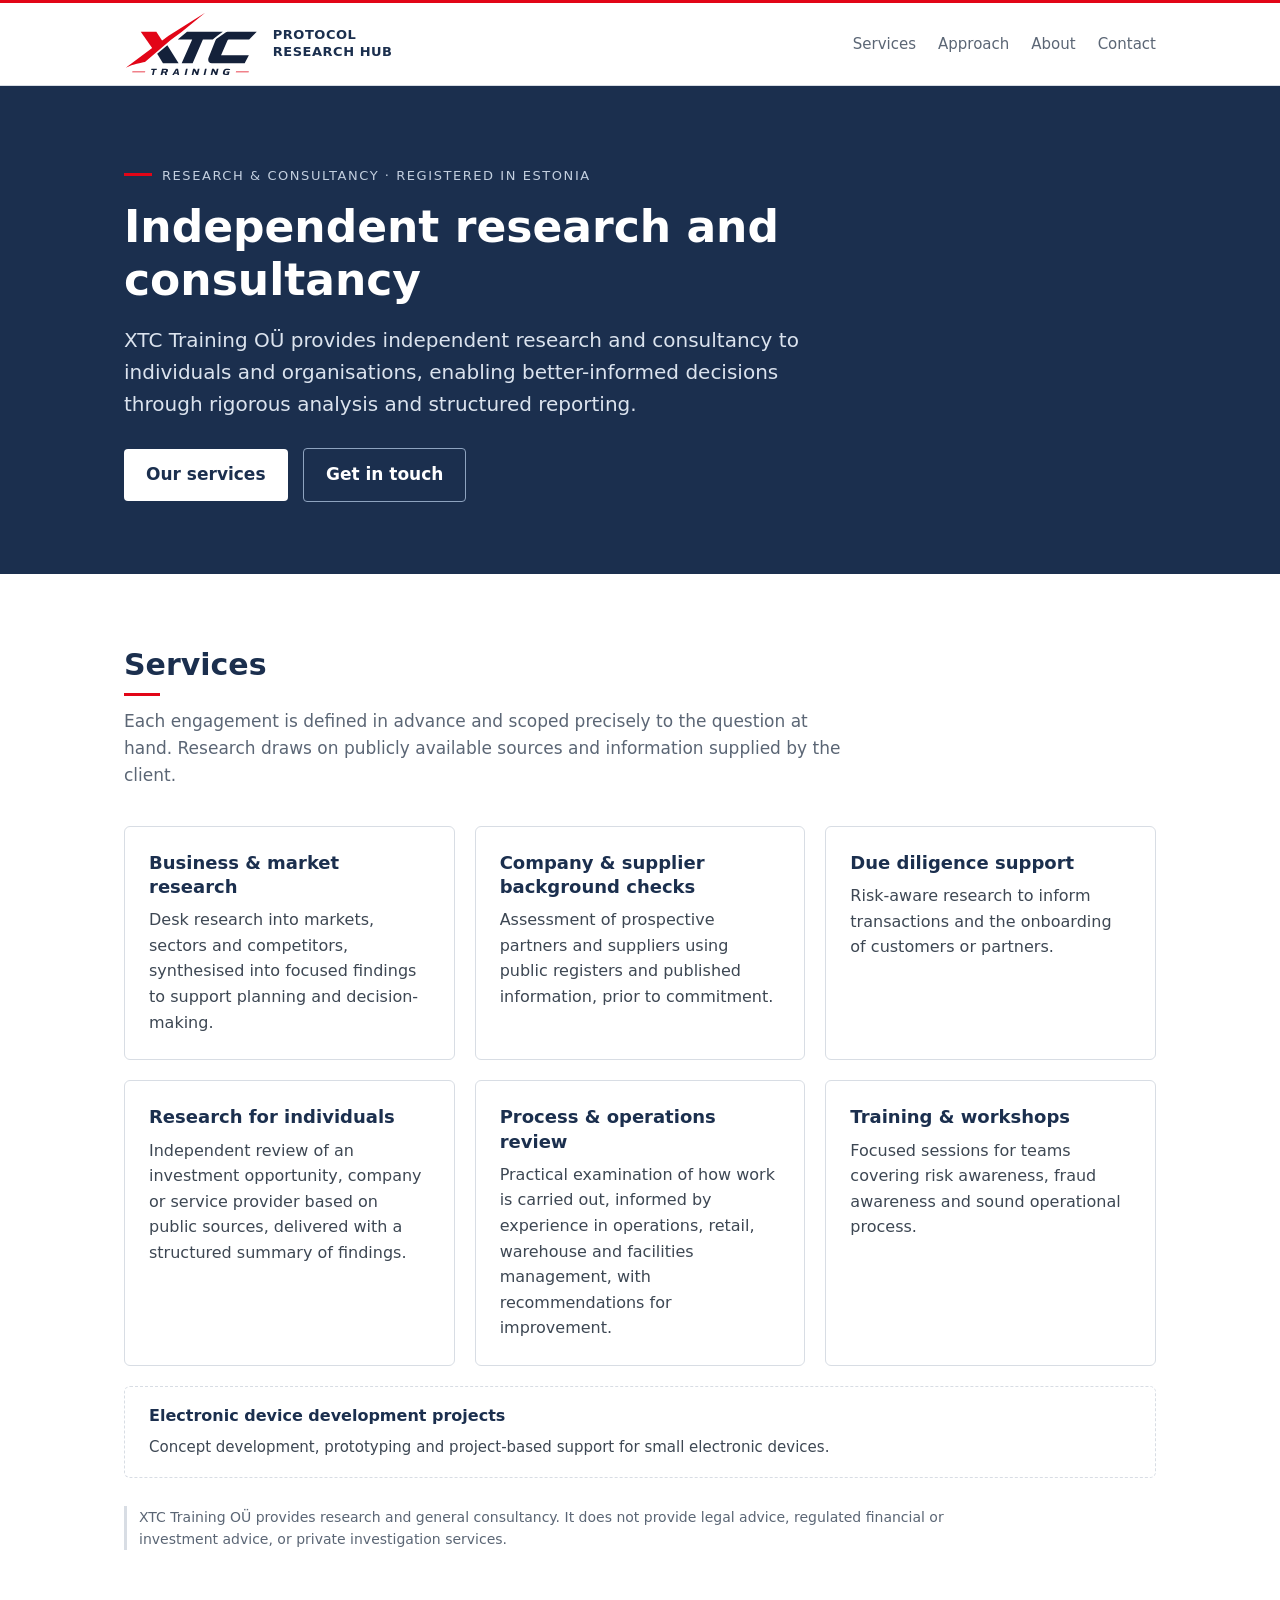
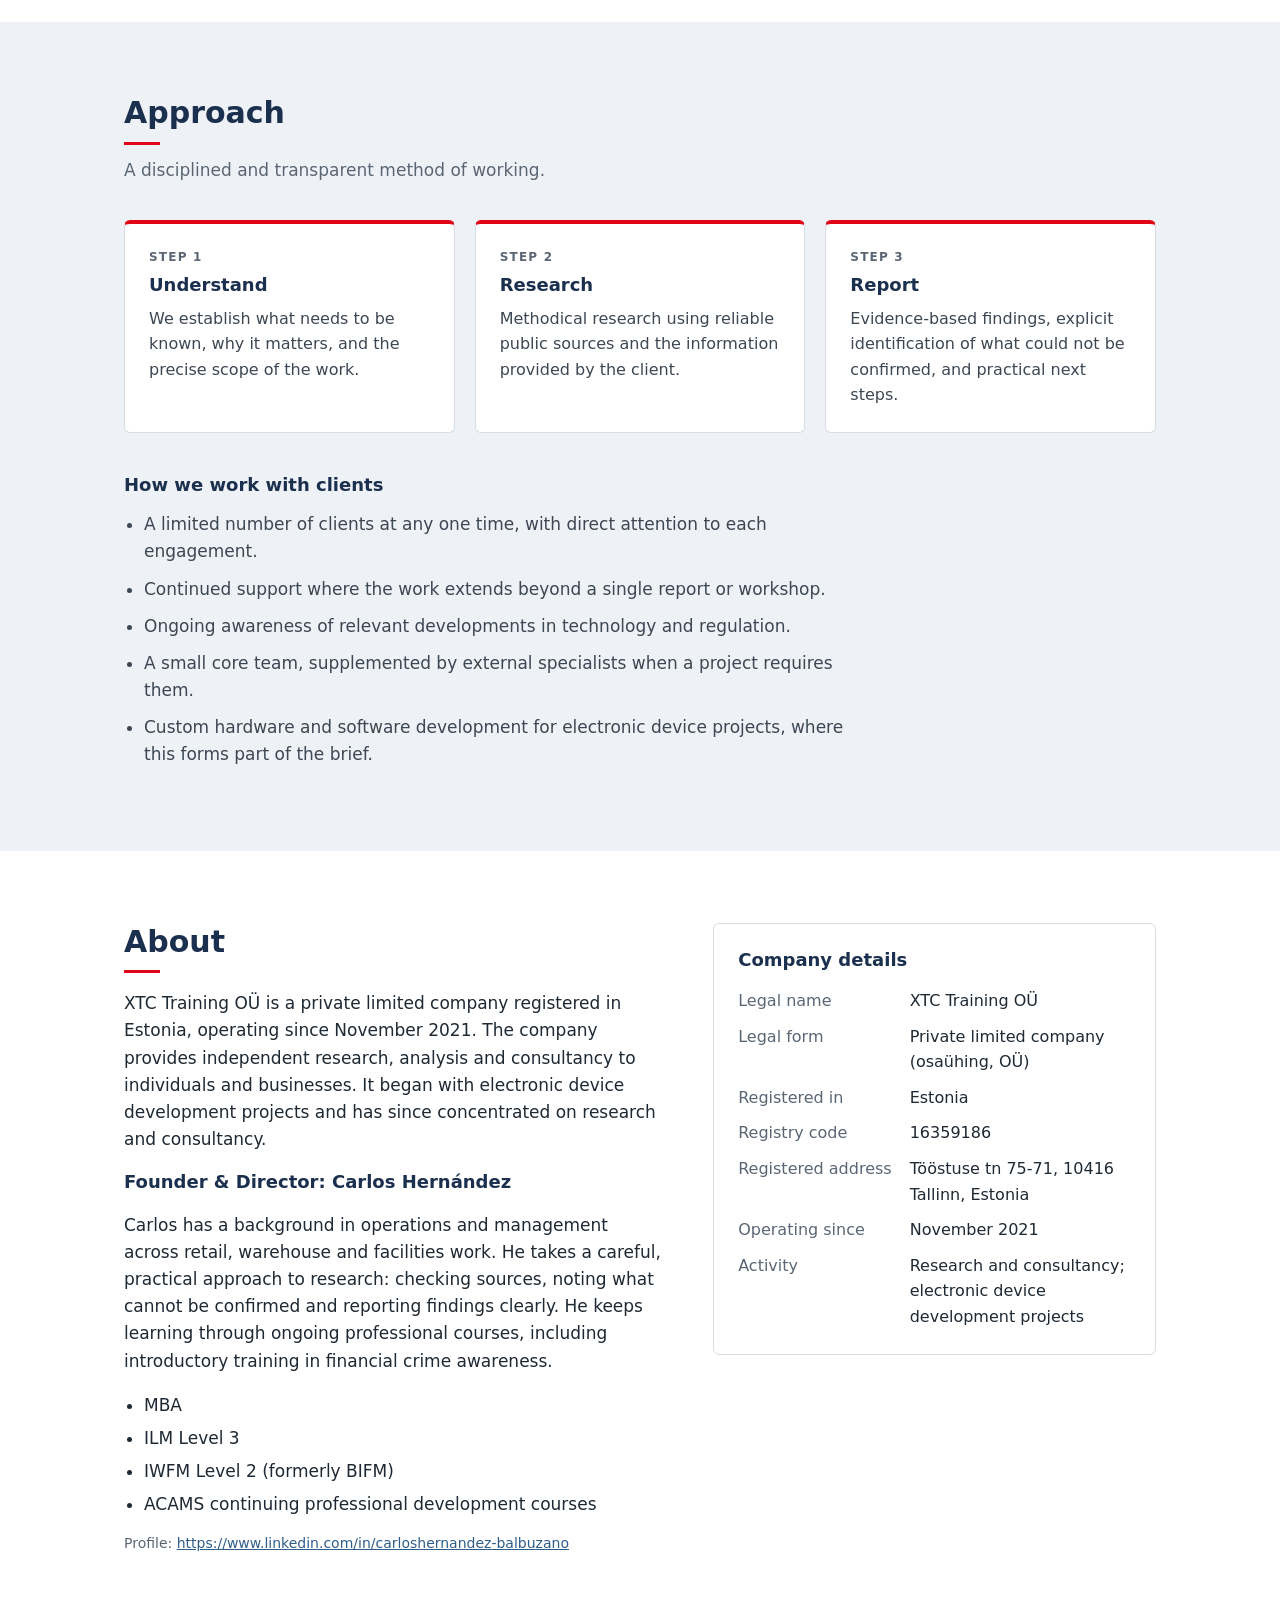
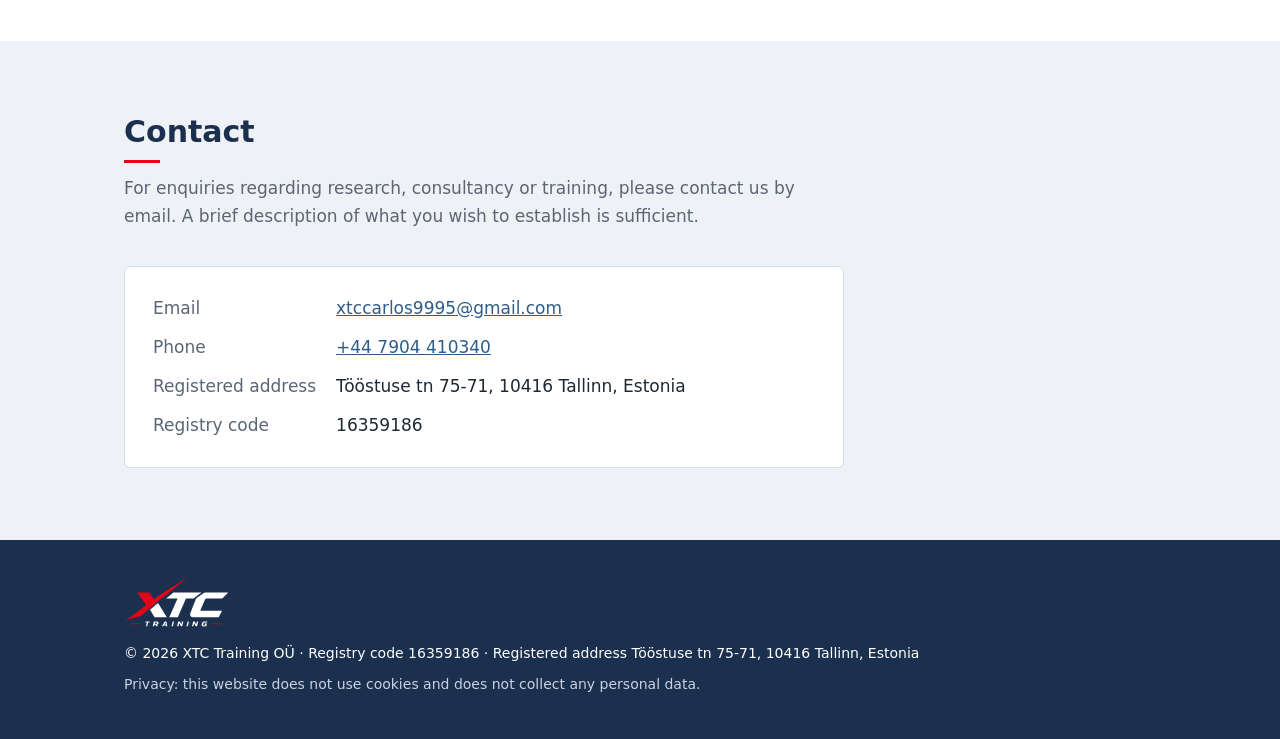
==== index.html @ e2bf15b2 "XTC Training website" ====
<!DOCTYPE html>
<html lang="en">
<head>
  <meta charset="utf-8">
  <meta name="viewport" content="width=device-width, initial-scale=1">
  <title>XTC Training OÜ | Independent research and consultancy</title>
  <meta name="description" content="XTC Training OÜ is a private limited company registered in Estonia providing independent research, analysis and consultancy for individuals and businesses, and electronic device development projects.">
  <meta name="robots" content="index, follow">
  <link rel="icon" href="favicon.svg" type="image/svg+xml">
  <link rel="icon" href="favicon-32.png" type="image/png" sizes="32x32">
  <link rel="apple-touch-icon" href="apple-touch-icon.png">
  <link rel="stylesheet" href="styles.css">
</head>
<body>
  <a class="skip-link" href="#main">Skip to main content</a>

  <header class="site-header">
    <div class="container">
      <a class="brand" href="#top" aria-label="XTC Training OÜ, home">
        <img src="logo-light.svg" alt="XTC Training OÜ" width="960" height="470">
        <span class="tagline">Protocol Research Hub</span>
      </a>
      <nav class="nav" aria-label="Main navigation">
        <ul>
          <li><a href="#services">Services</a></li>
          <li><a href="#approach">Approach</a></li>
          <li><a href="#about">About</a></li>
          <li><a href="#contact">Contact</a></li>
        </ul>
      </nav>
    </div>
  </header>

  <main id="main">
    <section class="hero" id="top" aria-labelledby="hero-title">
      <div class="container">
        <p class="eyebrow">Research &amp; consultancy · Registered in Estonia</p>
        <h1 id="hero-title">Independent research and consultancy</h1>
        <p class="lead">XTC Training OÜ provides independent research and consultancy to individuals and organisations, enabling better-informed decisions through rigorous analysis and structured reporting.</p>
        <a class="btn" href="#services">Our services</a>
        <a class="btn btn-outline" href="#contact">Get in touch</a>
      </div>
    </section>

    <section id="services" aria-labelledby="services-title">
      <div class="container">
        <h2 id="services-title">Services</h2>
        <p class="section-intro">Each engagement is defined in advance and scoped precisely to the question at hand. Research draws on publicly available sources and information supplied by the client.</p>
        <div class="grid">
          <article class="card">
            <h3>Business &amp; market research</h3>
            <p>Desk research into markets, sectors and competitors, synthesised into focused findings to support planning and decision-making.</p>
          </article>
          <article class="card">
            <h3>Company &amp; supplier background checks</h3>
            <p>Assessment of prospective partners and suppliers using public registers and published information, prior to commitment.</p>
          </article>
          <article class="card">
            <h3>Due diligence support</h3>
            <p>Risk-aware research to inform transactions and the onboarding of customers or partners.</p>
          </article>
          <article class="card">
            <h3>Research for individuals</h3>
            <p>Independent review of an investment opportunity, company or service provider based on public sources, delivered with a structured summary of findings.</p>
          </article>
          <article class="card">
            <h3>Process &amp; operations review</h3>
            <p>Practical examination of how work is carried out, informed by experience in operations, retail, warehouse and facilities management, with recommendations for improvement.</p>
          </article>
          <article class="card">
            <h3>Training &amp; workshops</h3>
            <p>Focused sessions for teams covering risk awareness, fraud awareness and sound operational process.</p>
          </article>
          <article class="card card-secondary">
            <h3>Electronic device development projects</h3>
            <p>Concept development, prototyping and project-based support for small electronic devices.</p>
          </article>
        </div>
        <p class="disclaimer">XTC Training OÜ provides research and general consultancy. It does not provide legal advice, regulated financial or investment advice, or private investigation services.</p>
      </div>
    </section>

    <section id="approach" class="alt" aria-labelledby="approach-title">
      <div class="container">
        <h2 id="approach-title">Approach</h2>
        <p class="section-intro">A disciplined and transparent method of working.</p>
        <ol class="steps">
          <li>
            <h3>Understand</h3>
            <p>We establish what needs to be known, why it matters, and the precise scope of the work.</p>
          </li>
          <li>
            <h3>Research</h3>
            <p>Methodical research using reliable public sources and the information provided by the client.</p>
          </li>
          <li>
            <h3>Report</h3>
            <p>Evidence-based findings, explicit identification of what could not be confirmed, and practical next steps.</p>
          </li>
        </ol>
        <h3 class="approach-sub">How we work with clients</h3>
        <ul class="principles">
          <li>A limited number of clients at any one time, with direct attention to each engagement.</li>
          <li>Continued support where the work extends beyond a single report or workshop.</li>
          <li>Ongoing awareness of relevant developments in technology and regulation.</li>
          <li>A small core team, supplemented by external specialists when a project requires them.</li>
          <li>Custom hardware and software development for electronic device projects, where this forms part of the brief.</li>
        </ul>
      </div>
    </section>

    <section id="about" aria-labelledby="about-title">
      <div class="container two-col">
        <div>
          <h2 id="about-title">About</h2>
          <p>XTC Training OÜ is a private limited company registered in Estonia, operating since November 2021. The company provides independent research, analysis and consultancy to individuals and businesses. It began with electronic device development projects and has since concentrated on research and consultancy.</p>
          <h3>Founder &amp; Director: Carlos Hernández</h3>
          <p>Carlos has a background in operations and management across retail, warehouse and facilities work. He takes a careful, practical approach to research: checking sources, noting what cannot be confirmed and reporting findings clearly. He keeps learning through ongoing professional courses, including introductory training in financial crime awareness.</p>
          <ul class="credentials">
            <li>MBA</li>
            <li>ILM Level 3</li>
            <li>IWFM Level 2 (formerly BIFM)</li>
            <li>ACAMS continuing professional development courses</li>
          </ul>
          <p class="note">Profile: <a href="https://www.linkedin.com/in/carloshernandez-balbuzano">https://www.linkedin.com/in/carloshernandez-balbuzano</a></p>
        </div>
        <aside class="facts" aria-labelledby="facts-title">
          <h3 id="facts-title">Company details</h3>
          <dl>
            <dt>Legal name</dt><dd>XTC Training OÜ</dd>
            <dt>Legal form</dt><dd>Private limited company (osaühing, OÜ)</dd>
            <dt>Registered in</dt><dd>Estonia</dd>
            <dt>Registry code</dt><dd>16359186</dd>
            <dt>Registered address</dt><dd>Tööstuse tn 75-71, 10416 Tallinn, Estonia</dd>
            <dt>Operating since</dt><dd>November 2021</dd>
            <dt>Activity</dt><dd>Research and consultancy; electronic device development projects</dd>
          </dl>
        </aside>
      </div>
    </section>

    <section id="contact" class="alt" aria-labelledby="contact-title">
      <div class="container">
        <h2 id="contact-title">Contact</h2>
        <p class="section-intro">For enquiries regarding research, consultancy or training, please contact us by email. A brief description of what you wish to establish is sufficient.</p>
        <div class="contact-box">
          <dl>
            <dt>Email</dt><dd><a href="mailto:xtccarlos9995@gmail.com">xtccarlos9995@gmail.com</a></dd>
            <dt>Phone</dt><dd><a href="tel:+447904410340">+44 7904 410340</a></dd>
            <dt>Registered address</dt><dd>Tööstuse tn 75-71, 10416 Tallinn, Estonia</dd>
            <dt>Registry code</dt><dd>16359186</dd>
          </dl>
        </div>
      </div>
    </section>
  </main>

  <footer class="site-footer">
    <div class="container">
      <img class="footer-logo" src="logo.svg" alt="" width="960" height="470">
      <p class="legal">© 2026 XTC Training OÜ · Registry code 16359186 · Registered address Tööstuse tn 75-71, 10416 Tallinn, Estonia</p>
      <p>Privacy: this website does not use cookies and does not collect any personal data.</p>
    </div>
  </footer>
</body>
</html>
---- styles.css ----
:root{
  --navy:#1b2f4e; --navy-dark:#12223a; --grey:#5b6675; --red:#E20517; --grey-light:#eef1f5;
  --border:#d8dde4; --text:#1f2933; --bg:#ffffff; --accent:#2f5d8a;
  --maxw:1080px;
}
*{box-sizing:border-box}
html{-webkit-text-size-adjust:100%}
body{margin:0;font-family:system-ui,-apple-system,"Segoe UI",Roboto,"Helvetica Neue",Arial,"Noto Sans",sans-serif;
  color:var(--text);background:var(--bg);line-height:1.6;font-size:17px}
img{max-width:100%;height:auto}
a{color:var(--accent)}
a:focus-visible{outline:3px solid #f2c94c;outline-offset:2px}
.nav a:hover{text-decoration-color:var(--red)}
.container{max-width:var(--maxw);margin:0 auto;padding:0 24px}
.skip-link{position:absolute;left:-9999px;top:0;background:var(--navy);color:#fff;padding:8px 12px;z-index:10}
.skip-link:focus{left:8px;top:8px}

/* Placeholders: deliberately conspicuous */
.ph{background:#fff36b;color:#000;padding:0 4px;border-radius:2px;font-weight:600;outline:1px dashed #b38f00;
  word-break:break-word}

/* Header */
.site-header{border-top:3px solid var(--red);border-bottom:1px solid var(--border);background:#fff}
.site-header .container{display:flex;align-items:center;justify-content:space-between;gap:16px;min-height:76px;flex-wrap:wrap;padding-top:8px;padding-bottom:8px}
.brand{display:inline-flex;align-items:center;gap:14px;text-decoration:none}
.brand img{display:block;height:66px;width:auto}
.tagline{display:block;font-size:13px;font-weight:600;letter-spacing:.04em;color:var(--navy);text-transform:uppercase;line-height:1.3;max-width:9.5em}
.nav ul{list-style:none;margin:0;padding:0;display:flex;gap:22px;flex-wrap:wrap}
.nav a{color:var(--grey);text-decoration:none;font-size:15px;font-weight:500}
.nav a:hover{color:var(--navy);text-decoration:underline}

/* Hero */
.hero{background:var(--navy);color:#fff;padding:80px 0 72px}
.hero .eyebrow::before{content:"";display:inline-block;width:28px;height:3px;background:var(--red);vertical-align:middle;margin-right:10px;position:relative;top:-2px}
.hero .eyebrow{text-transform:uppercase;letter-spacing:.12em;font-size:13px;color:#c3cfdf;margin:0 0 14px}
.hero h1{font-size:clamp(28px,4.2vw,44px);line-height:1.2;margin:0 0 18px;font-weight:700;max-width:820px}
.hero p.lead{font-size:clamp(17px,2vw,20px);color:#dbe3ee;max-width:720px;margin:0 0 28px}
.btn{display:inline-block;background:#fff;color:var(--navy);text-decoration:none;font-weight:600;padding:12px 22px;border-radius:4px}
.btn:hover{background:var(--grey-light)}
.btn-outline{background:transparent;color:#fff;border:1px solid #8ea3bf;margin-left:10px}
.btn-outline:hover{background:var(--navy-dark)}

/* Sections */
section{padding:72px 0}
section.alt{background:var(--grey-light)}
h2{font-size:clamp(24px,3vw,30px);color:var(--navy);margin:0 0 12px;line-height:1.25}
.section-intro{color:var(--grey);max-width:720px;margin:0 0 36px}
h3{font-size:18px;color:var(--navy);margin:0 0 8px;line-height:1.35}

.grid{display:grid;gap:20px;grid-template-columns:repeat(3,1fr)}
.card{background:#fff;border:1px solid var(--border);border-radius:6px;padding:24px}
.card p{margin:0;color:#3d4753;font-size:16px}

.two-col{display:grid;grid-template-columns:1.1fr .9fr;gap:48px;align-items:start}
.facts{background:#fff;border:1px solid var(--border);border-radius:6px;padding:24px}
.facts dl{margin:0;display:grid;grid-template-columns:max-content 1fr;gap:10px 18px;font-size:16px}
.facts dt{color:var(--grey);font-weight:500}
.facts dd{margin:0}
.facts h3{margin-bottom:16px}

.credentials{padding-left:20px;margin:12px 0 0}
.credentials li{margin-bottom:6px}
.note{font-size:14px;color:var(--grey)}

.steps{list-style:none;padding:0;margin:0;display:grid;grid-template-columns:repeat(3,1fr);gap:20px;counter-reset:step}
.steps li{background:#fff;border:1px solid var(--border);border-top:4px solid var(--red);border-radius:6px;padding:24px;counter-increment:step}
.steps li::before{content:"Step " counter(step);display:block;text-transform:uppercase;letter-spacing:.1em;font-size:12px;color:var(--grey);margin-bottom:6px;font-weight:600}
.steps p{margin:0;font-size:16px;color:#3d4753}
.approach-sub{margin:40px 0 14px}
.principles{margin:0;padding-left:20px;max-width:720px;color:#3d4753}
.principles li{margin-bottom:10px}

.contact-box{background:#fff;border:1px solid var(--border);border-radius:6px;padding:28px;max-width:720px}
.contact-box dl{margin:0;display:grid;grid-template-columns:max-content 1fr;gap:12px 20px}
.contact-box dt{color:var(--grey);font-weight:500}
.contact-box dd{margin:0}

/* Footer */
.site-footer{background:var(--navy);color:#c9d3e0;padding:36px 0;font-size:14px}
.site-footer p{margin:0 0 8px}
.footer-logo{display:block;height:52px;width:auto;margin-bottom:14px}
.site-footer a{color:#fff}
.site-footer .legal{color:#fff}

/* 404 */
.notfound{min-height:calc(100vh - 73px - 110px);display:flex;align-items:center}
.notfound .container{width:100%}
.notfound h1{color:var(--navy);font-size:clamp(28px,4vw,40px);margin:0 0 12px}

@media (max-width:900px){
  .grid{grid-template-columns:repeat(2,1fr)}
  .two-col{grid-template-columns:1fr;gap:28px}
  .steps{grid-template-columns:1fr}
}
@media (max-width:600px){
  body{font-size:16px}
  .site-header .container{padding-top:14px;padding-bottom:14px}
  .nav ul{gap:14px}
  .hero{padding:52px 0 48px}
  section{padding:52px 0}
  .grid{grid-template-columns:1fr}
  .btn-outline{margin-left:0;margin-top:10px}
  .facts dl,.contact-box dl{grid-template-columns:1fr;gap:2px}
  .facts dd,.contact-box dd{margin-bottom:10px}
}
@media print{.site-header .nav,.btn{display:none}.hero{background:none;color:#000}.hero p.lead{color:#000}}
.disclaimer{margin:28px 0 0;font-size:14px;color:var(--grey);border-left:3px solid var(--border);padding-left:12px;max-width:820px}

.card-secondary{grid-column:1/-1;background:transparent;border-style:dashed;padding:18px 24px}
.card-secondary h3{font-size:16px}
.card-secondary p{font-size:15px}
.section-intro{position:relative}
h2::after{content:"";display:block;width:36px;height:3px;background:var(--red);margin-top:10px}
@media (max-width:600px){.brand img{height:56px}}
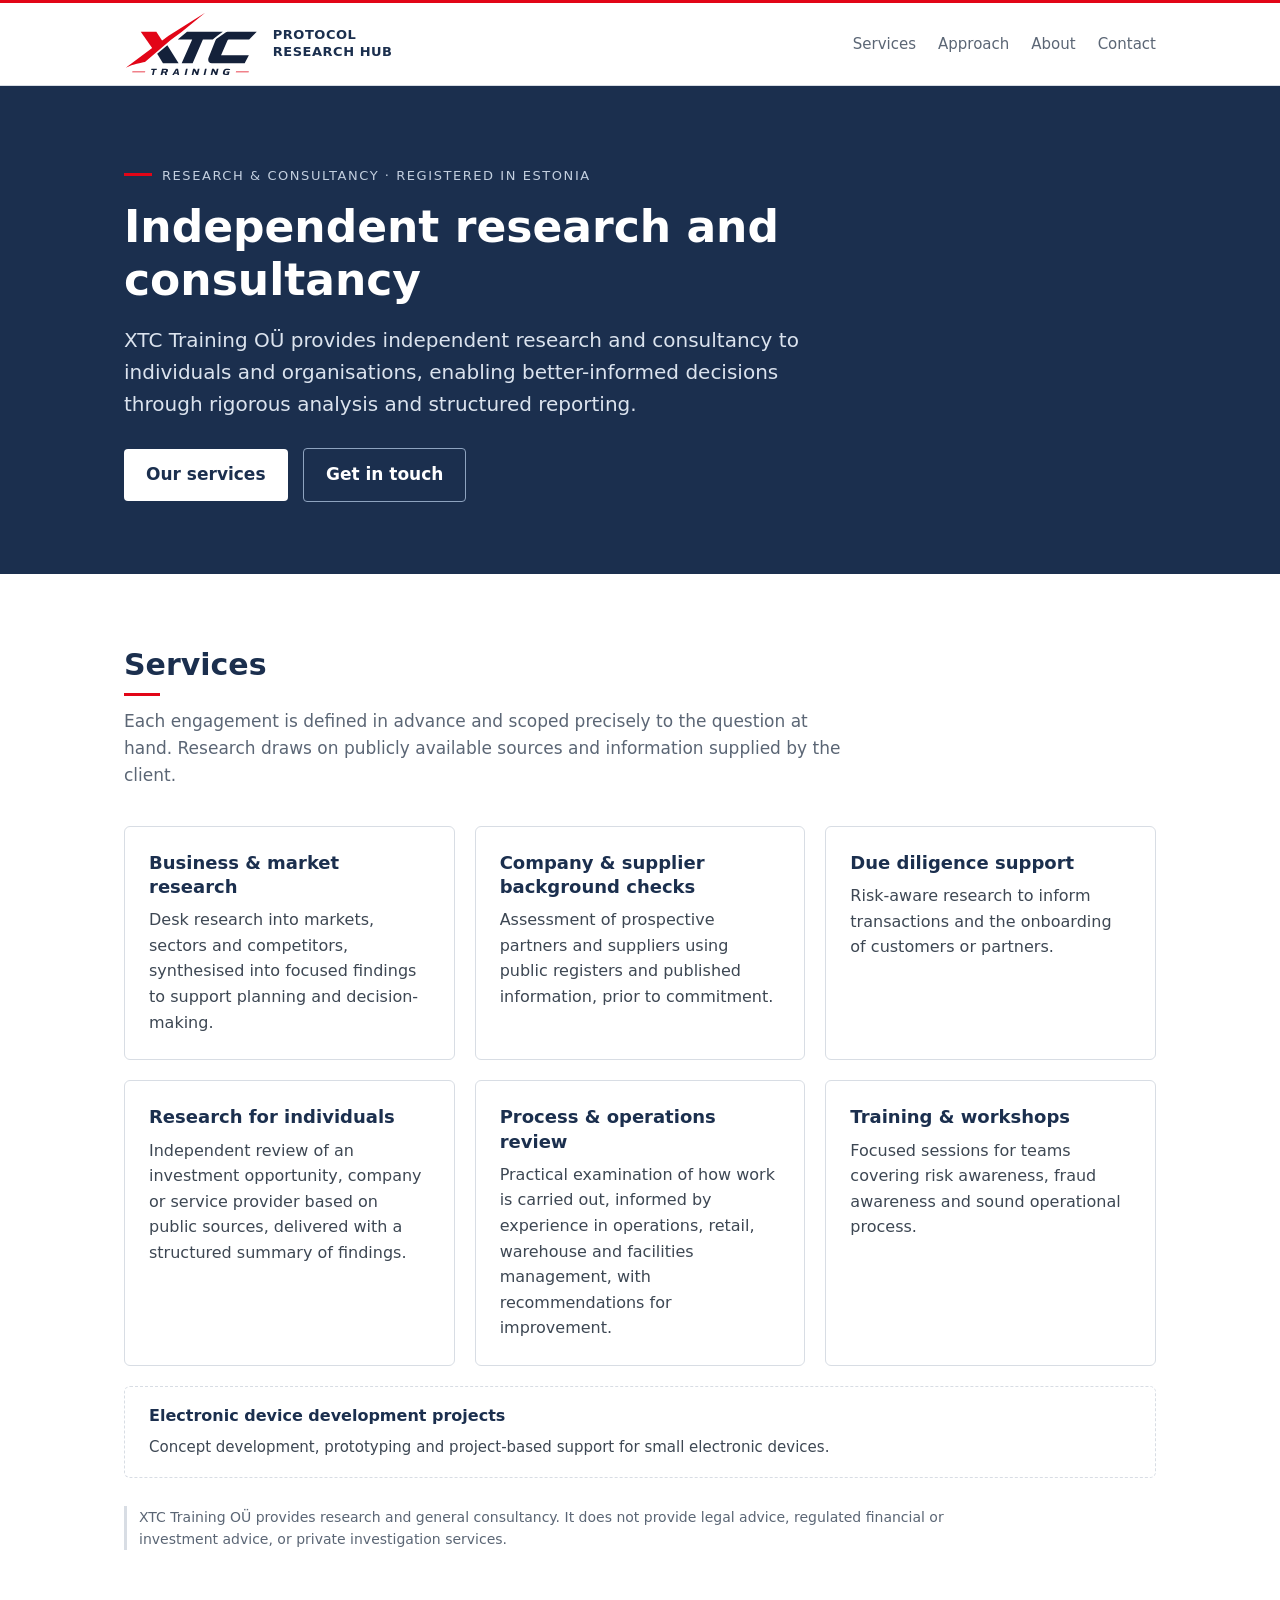
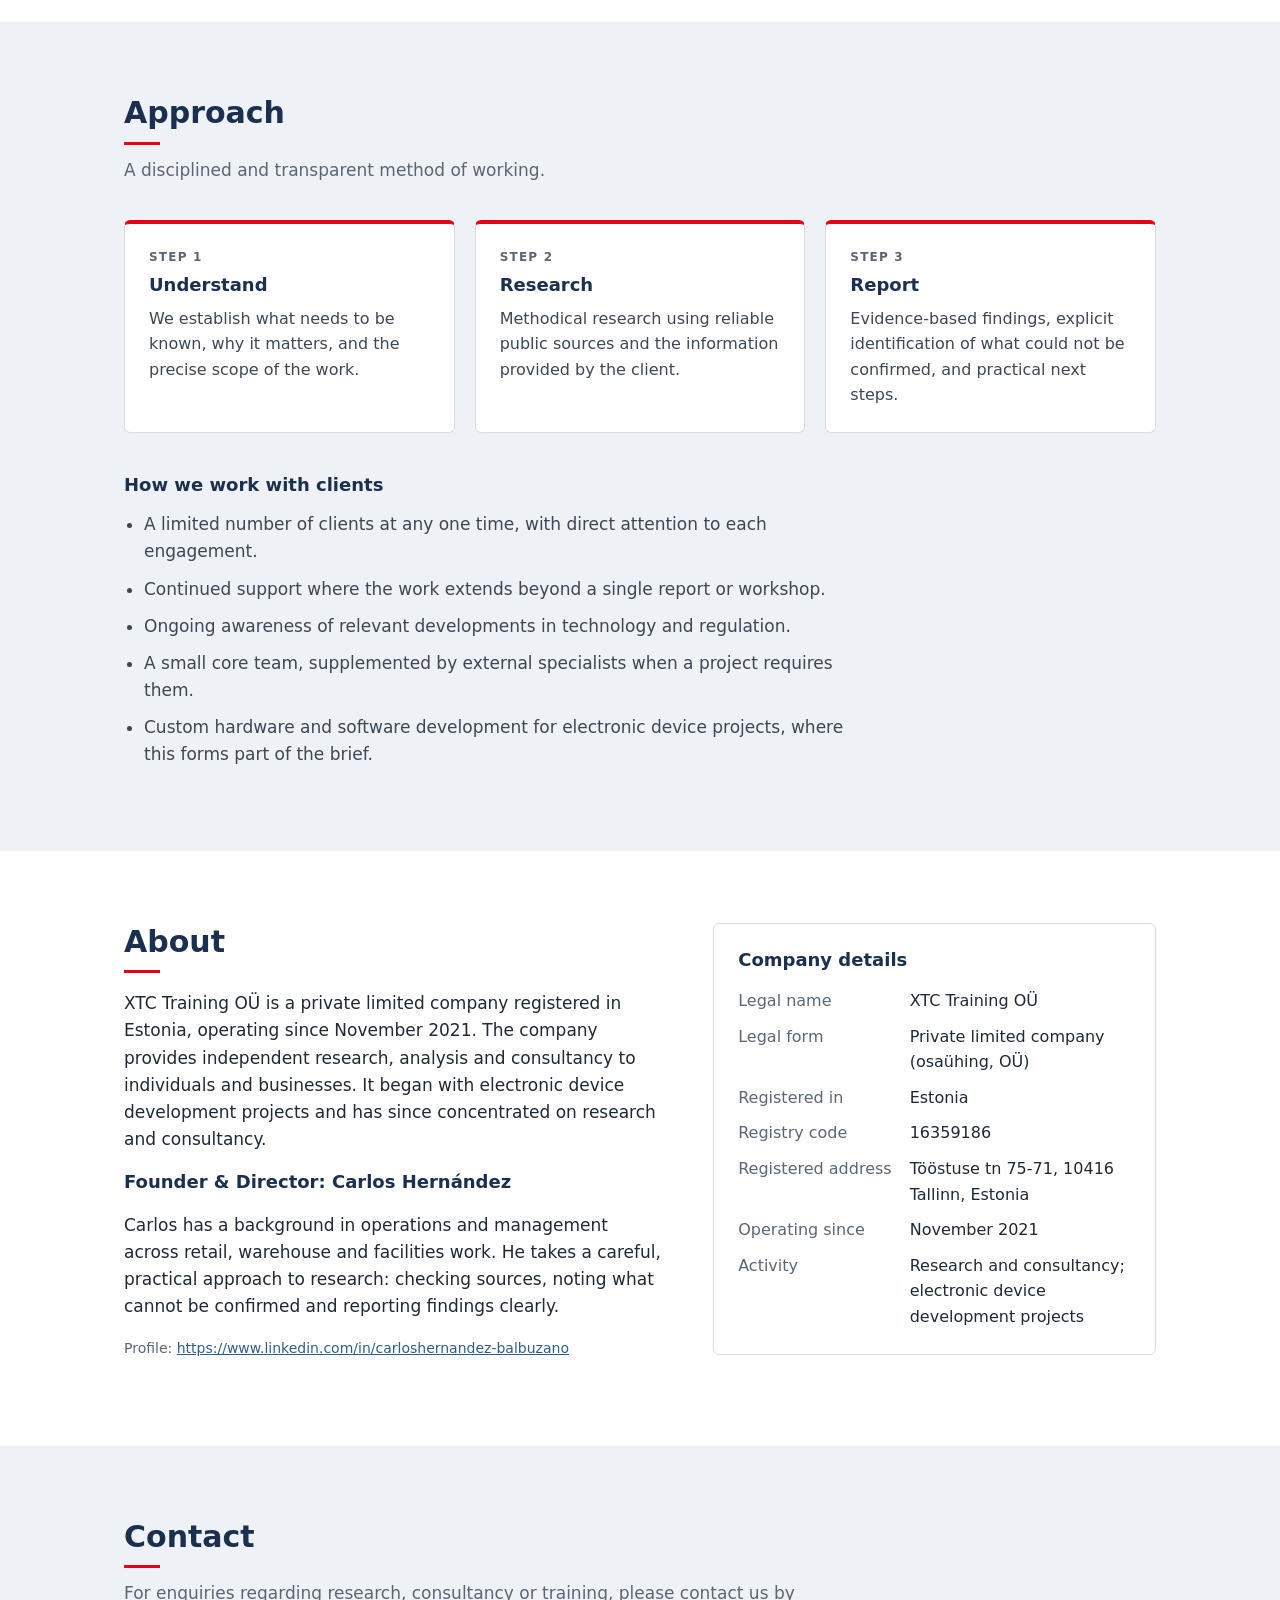
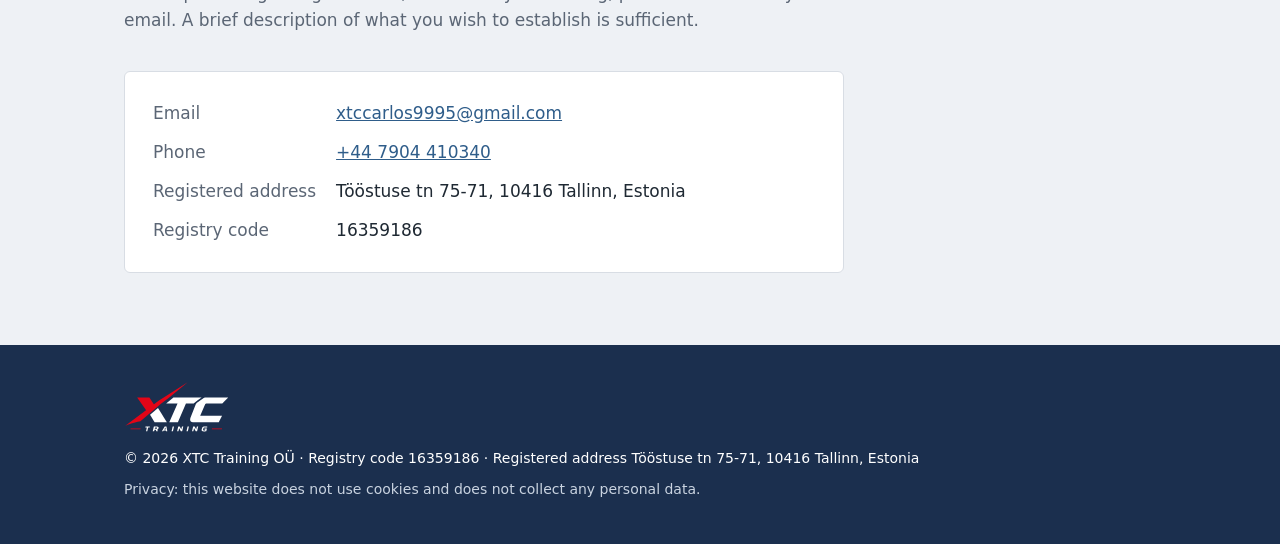
==== commit b9342494: "Remove qualifications" ====
--- a/index.html
+++ b/index.html
@@ -115,13 +115,7 @@
           <h2 id="about-title">About</h2>
           <p>XTC Training OÜ is a private limited company registered in Estonia, operating since November 2021. The company provides independent research, analysis and consultancy to individuals and businesses. It began with electronic device development projects and has since concentrated on research and consultancy.</p>
           <h3>Founder &amp; Director: Carlos Hernández</h3>
-          <p>Carlos has a background in operations and management across retail, warehouse and facilities work. He takes a careful, practical approach to research: checking sources, noting what cannot be confirmed and reporting findings clearly. He keeps learning through ongoing professional courses, including introductory training in financial crime awareness.</p>
-          <ul class="credentials">
-            <li>MBA</li>
-            <li>ILM Level 3</li>
-            <li>IWFM Level 2 (formerly BIFM)</li>
-            <li>ACAMS continuing professional development courses</li>
-          </ul>
+          <p>Carlos has a background in operations and management across retail, warehouse and facilities work. He takes a careful, practical approach to research: checking sources, noting what cannot be confirmed and reporting findings clearly.</p>
           <p class="note">Profile: <a href="https://www.linkedin.com/in/carloshernandez-balbuzano">https://www.linkedin.com/in/carloshernandez-balbuzano</a></p>
         </div>
         <aside class="facts" aria-labelledby="facts-title">
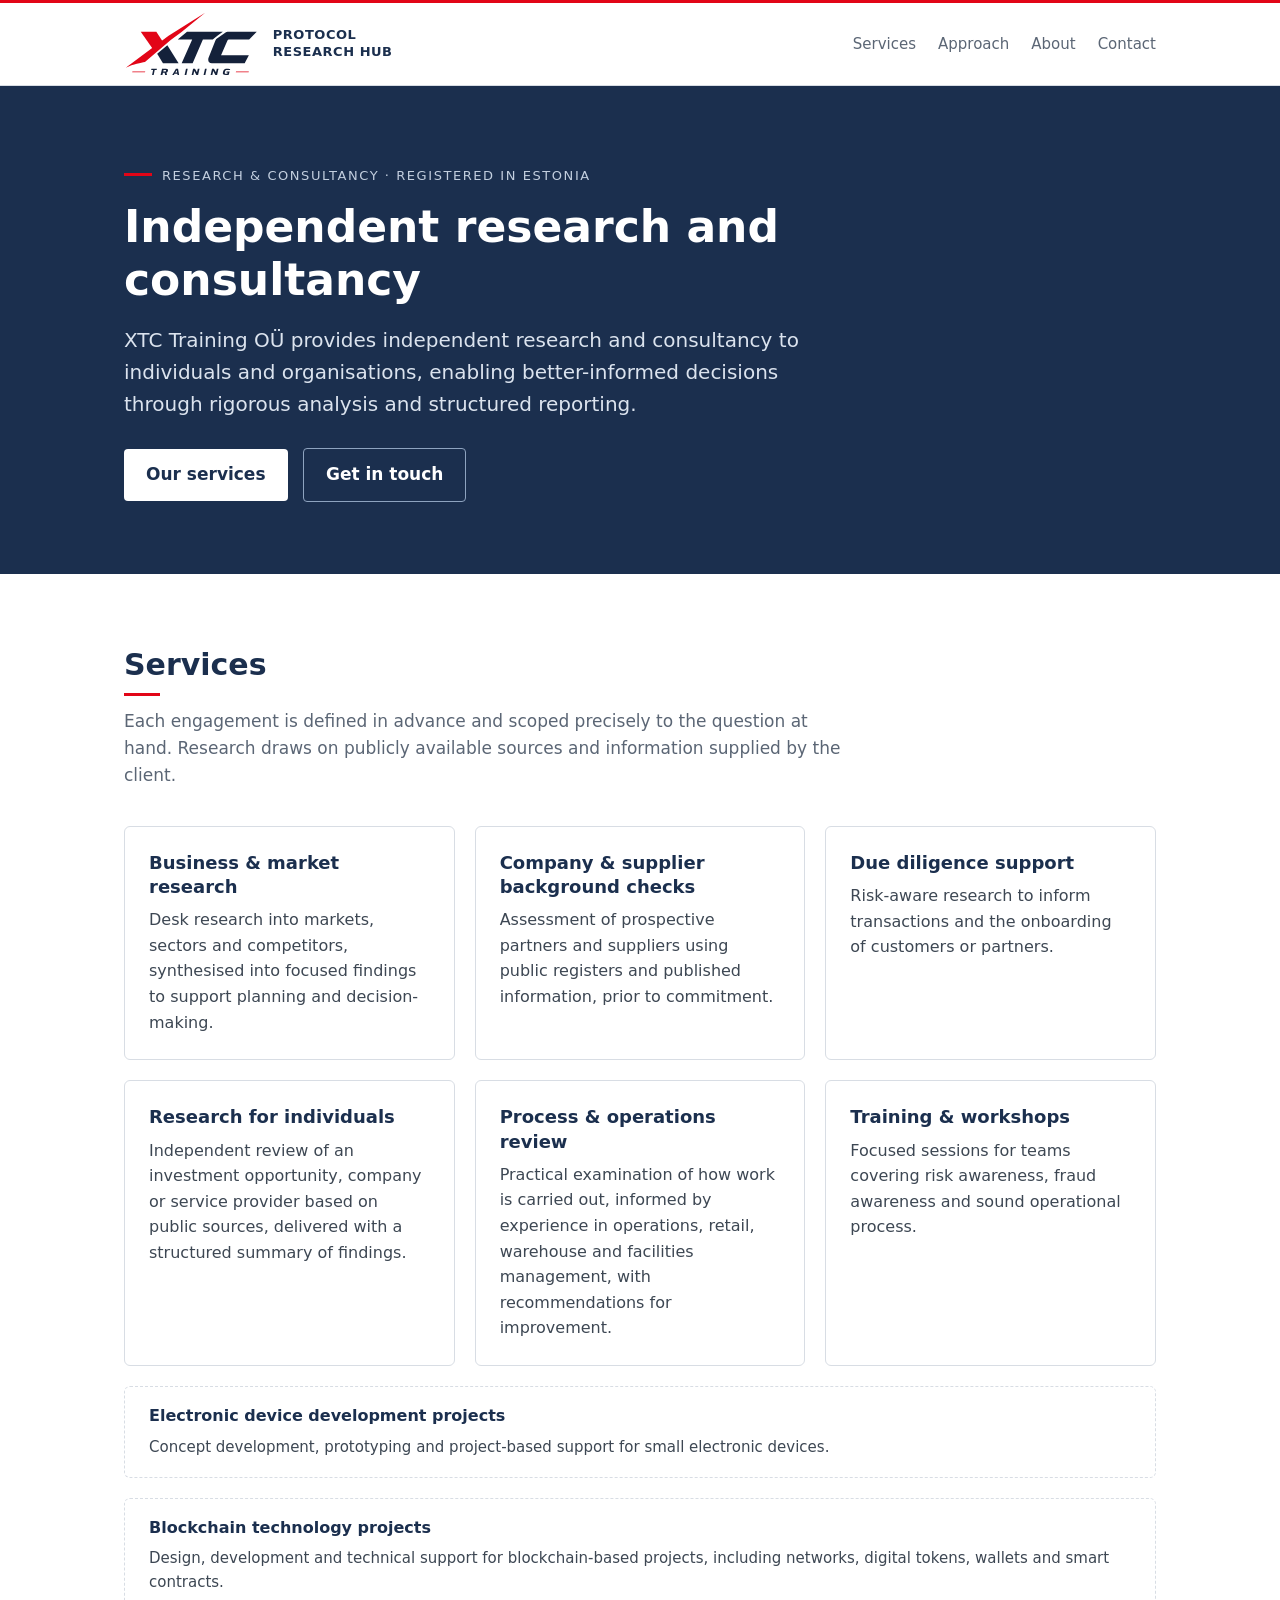
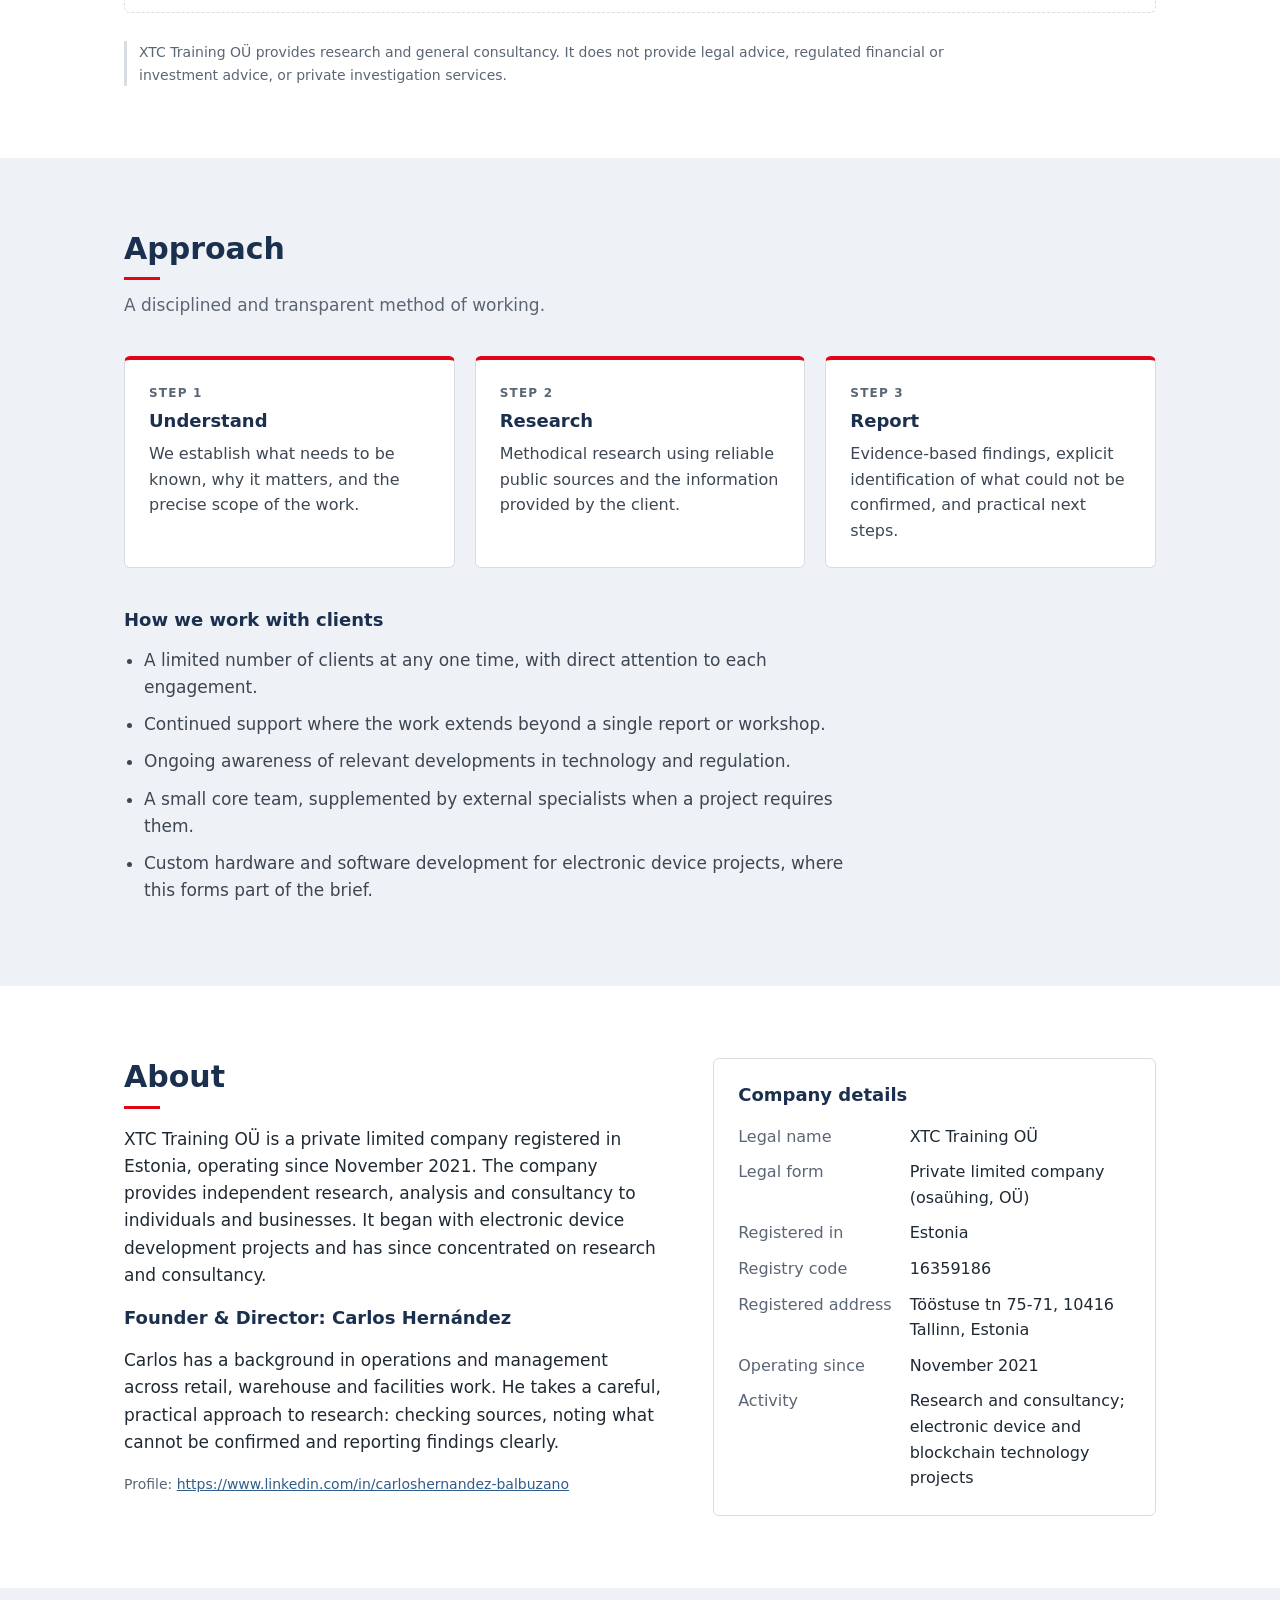
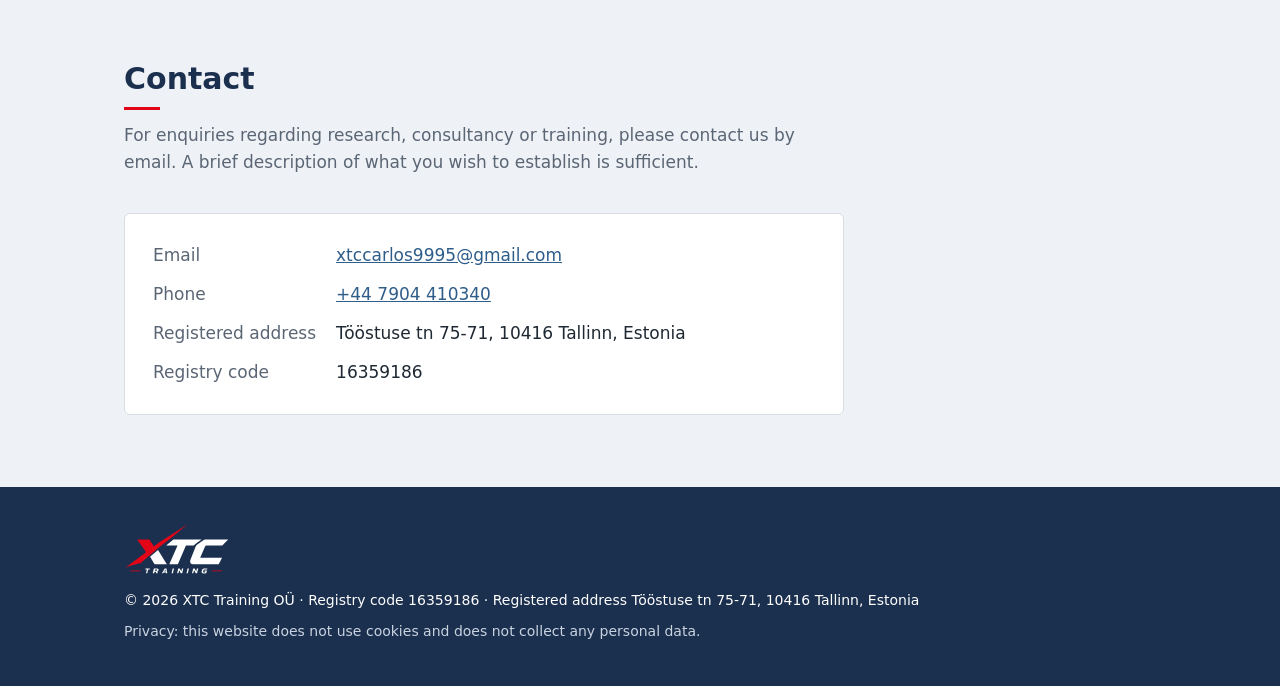
==== commit 99095ab8: "Add subtle mention of blockchain technology projects" ====
--- a/index.html
+++ b/index.html
@@ -4,7 +4,7 @@
   <meta charset="utf-8">
   <meta name="viewport" content="width=device-width, initial-scale=1">
   <title>XTC Training OÜ | Independent research and consultancy</title>
-  <meta name="description" content="XTC Training OÜ is a private limited company registered in Estonia providing independent research, analysis and consultancy for individuals and businesses, and electronic device development projects.">
+  <meta name="description" content="XTC Training OÜ is a private limited company registered in Estonia providing independent research, analysis and consultancy for individuals and businesses, electronic device development and blockchain technology projects.">
   <meta name="robots" content="index, follow">
   <link rel="icon" href="favicon.svg" type="image/svg+xml">
   <link rel="icon" href="favicon-32.png" type="image/png" sizes="32x32">
@@ -75,6 +75,10 @@
             <h3>Electronic device development projects</h3>
             <p>Concept development, prototyping and project-based support for small electronic devices.</p>
           </article>
+          <article class="card card-secondary">
+            <h3>Blockchain technology projects</h3>
+            <p>Design, development and technical support for blockchain-based projects, including networks, digital tokens, wallets and smart contracts.</p>
+          </article>
         </div>
         <p class="disclaimer">XTC Training OÜ provides research and general consultancy. It does not provide legal advice, regulated financial or investment advice, or private investigation services.</p>
       </div>
@@ -127,7 +131,7 @@
             <dt>Registry code</dt><dd>16359186</dd>
             <dt>Registered address</dt><dd>Tööstuse tn 75-71, 10416 Tallinn, Estonia</dd>
             <dt>Operating since</dt><dd>November 2021</dd>
-            <dt>Activity</dt><dd>Research and consultancy; electronic device development projects</dd>
+            <dt>Activity</dt><dd>Research and consultancy; electronic device and blockchain technology projects</dd>
           </dl>
         </aside>
       </div>
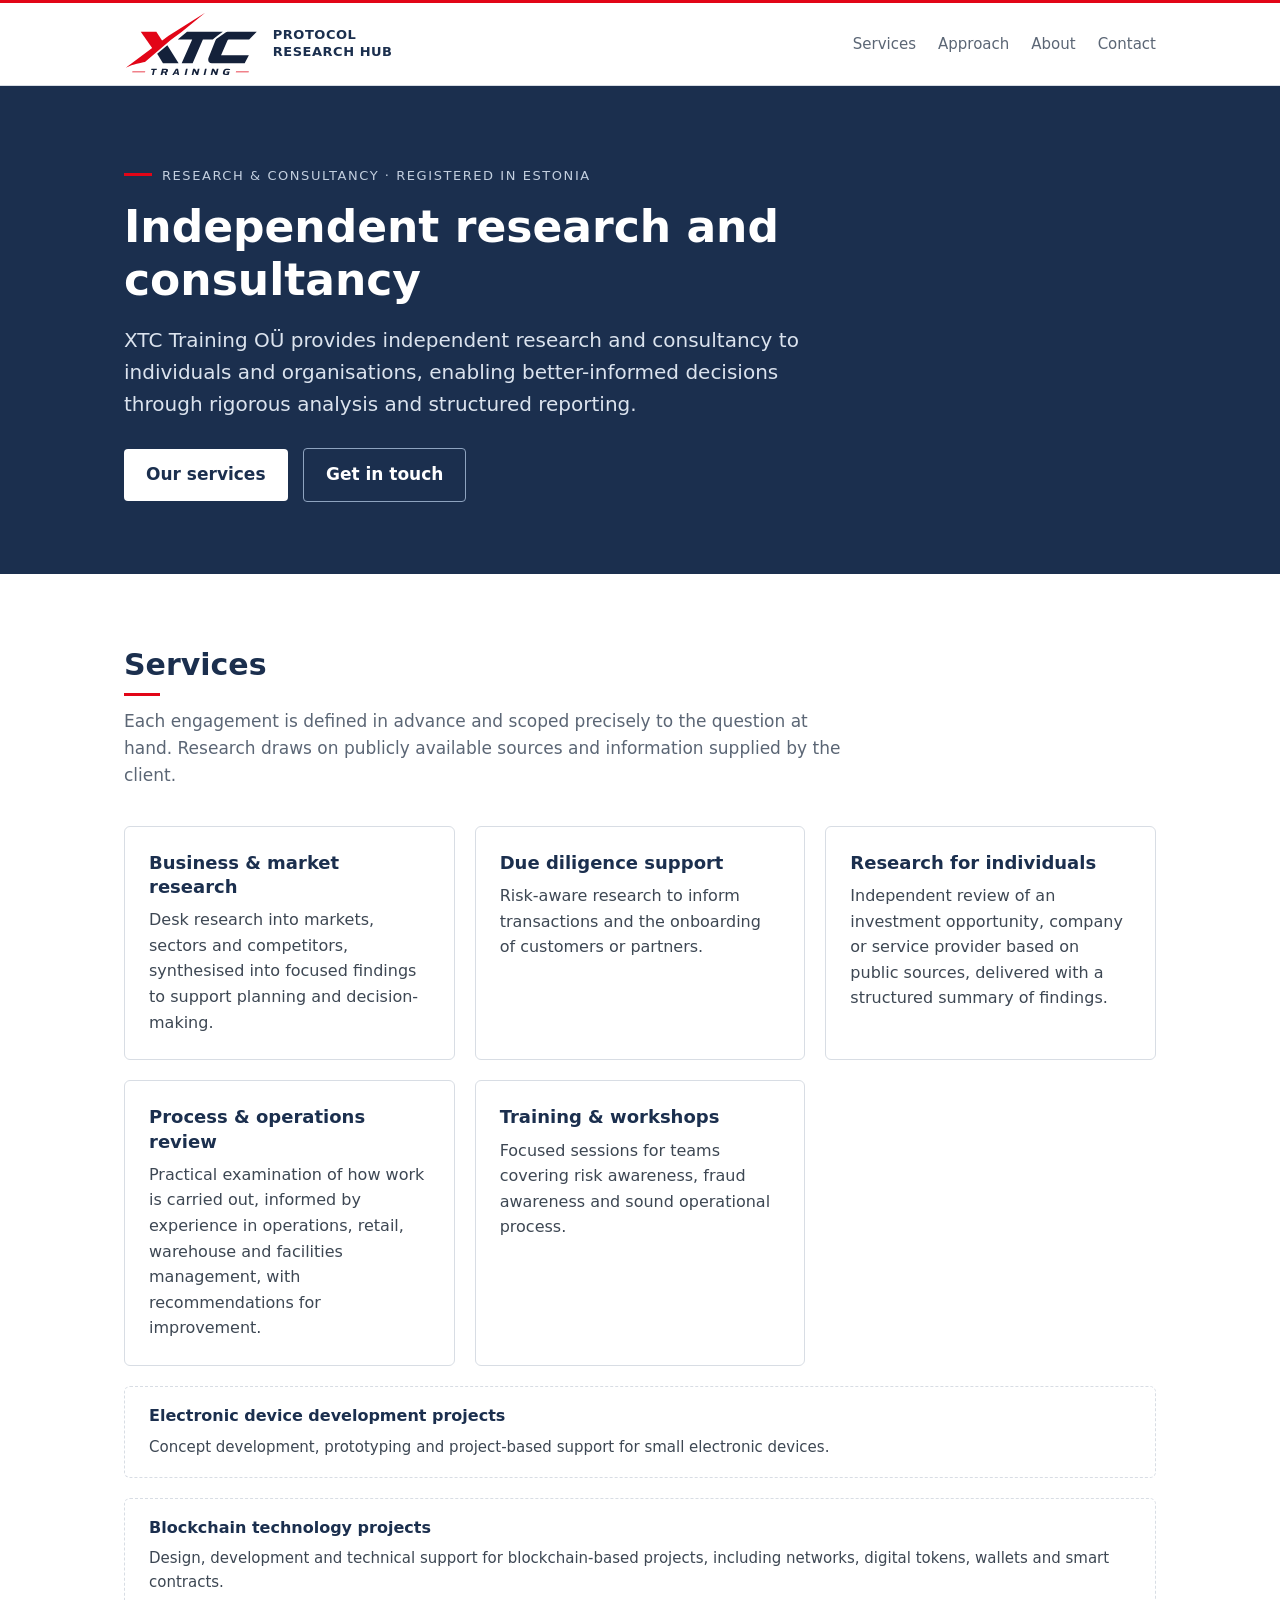
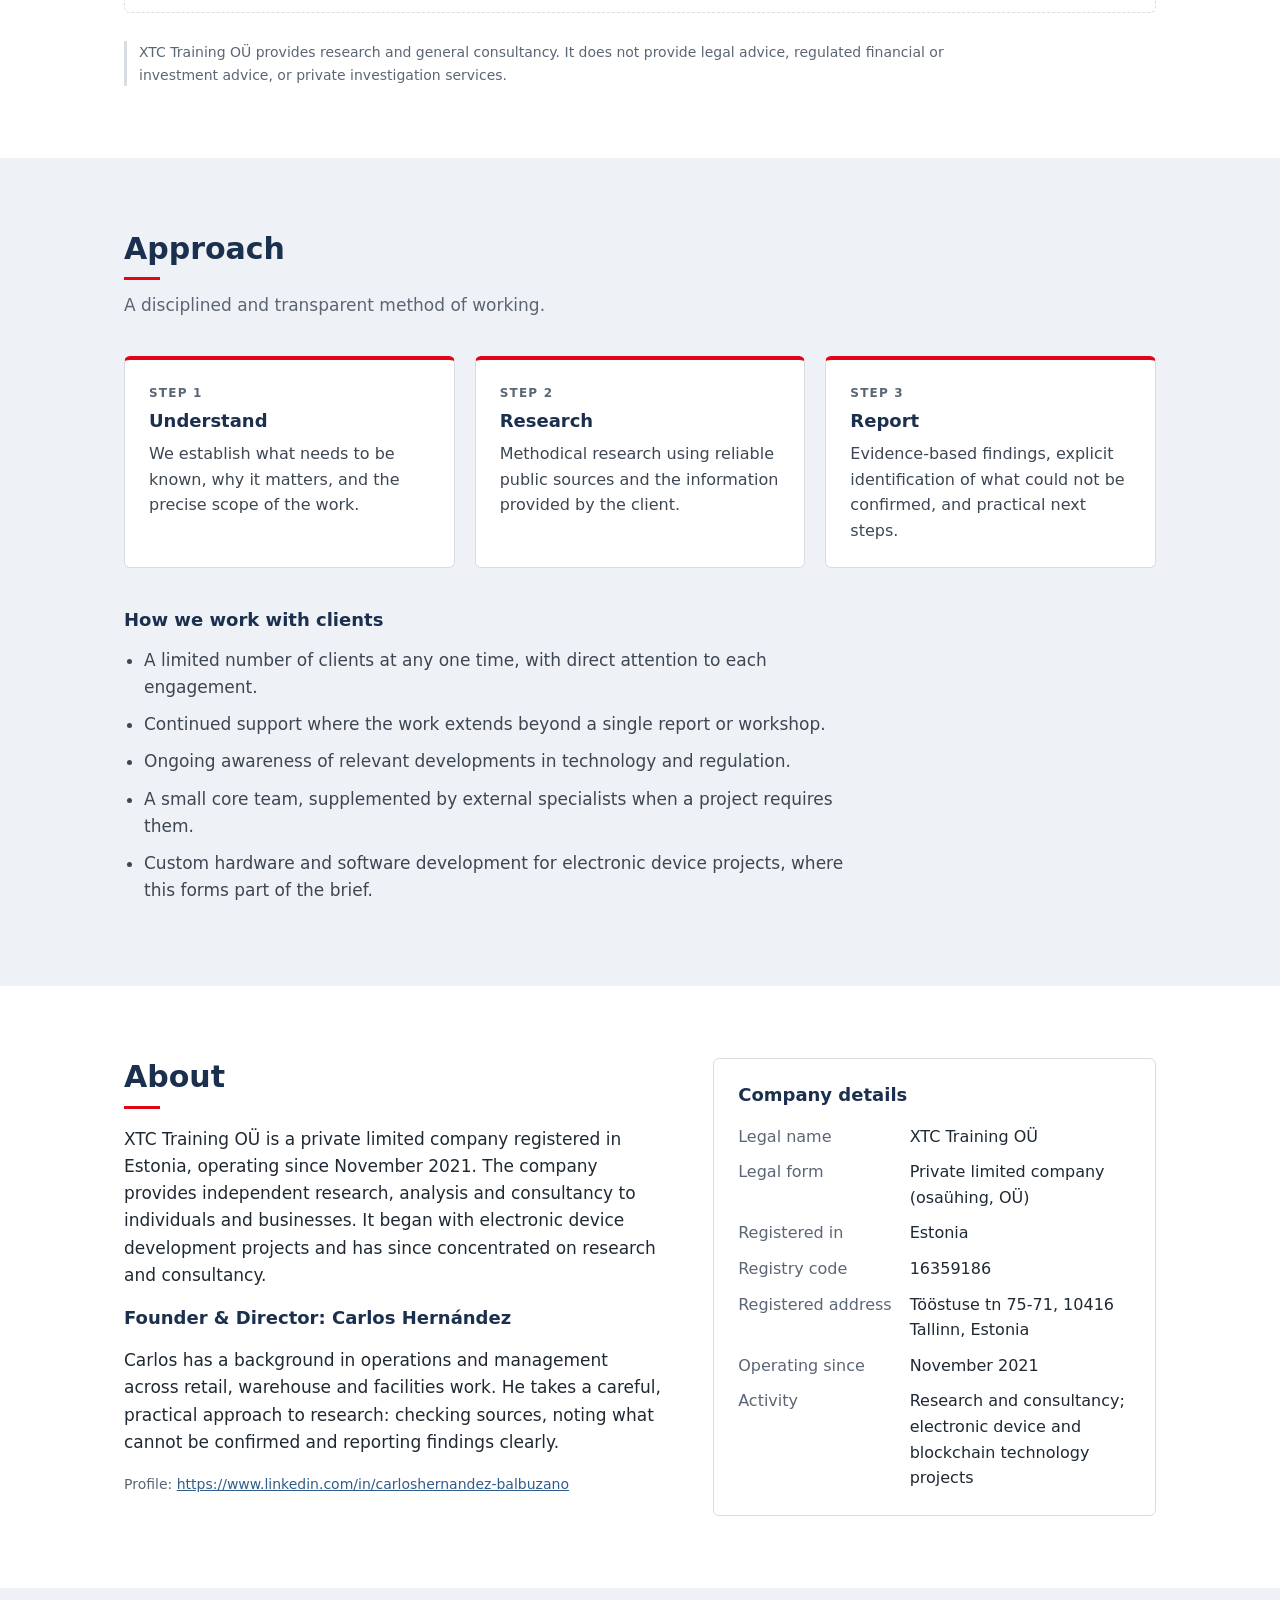
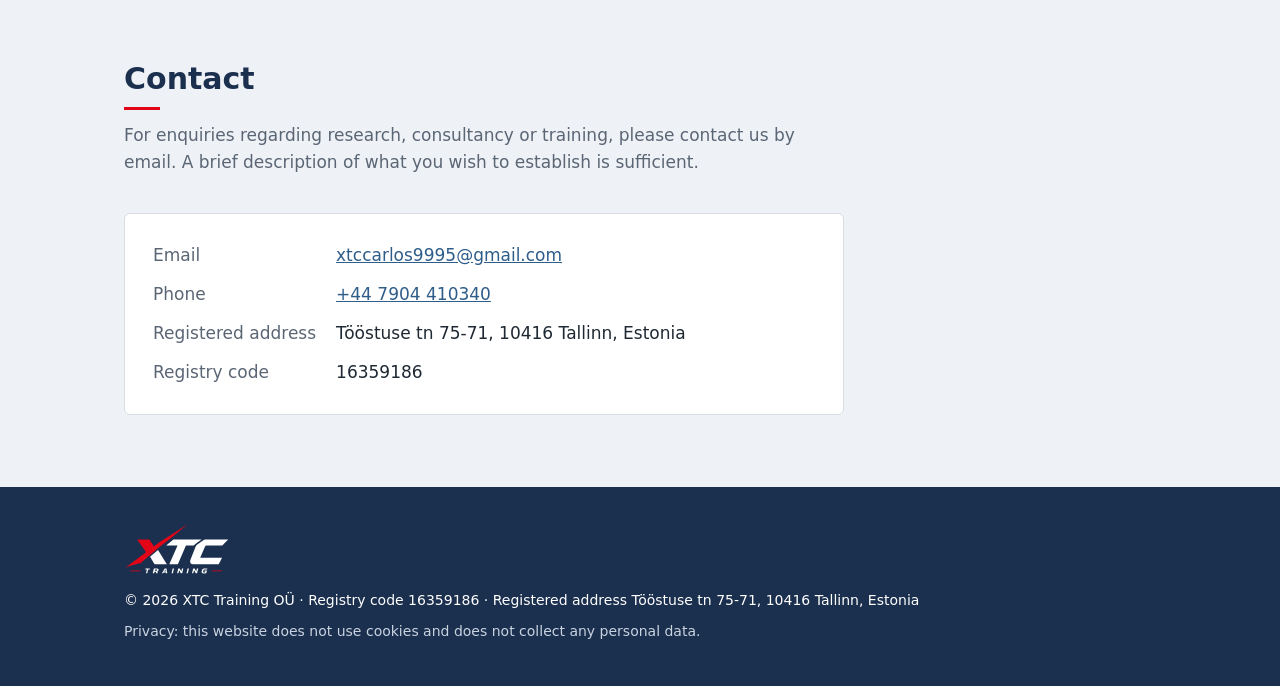
==== commit 9a63e02b: "Remove background checks card" ====
--- a/index.html
+++ b/index.html
@@ -50,10 +50,6 @@
           <article class="card">
             <h3>Business &amp; market research</h3>
             <p>Desk research into markets, sectors and competitors, synthesised into focused findings to support planning and decision-making.</p>
-          </article>
-          <article class="card">
-            <h3>Company &amp; supplier background checks</h3>
-            <p>Assessment of prospective partners and suppliers using public registers and published information, prior to commitment.</p>
           </article>
           <article class="card">
             <h3>Due diligence support</h3>
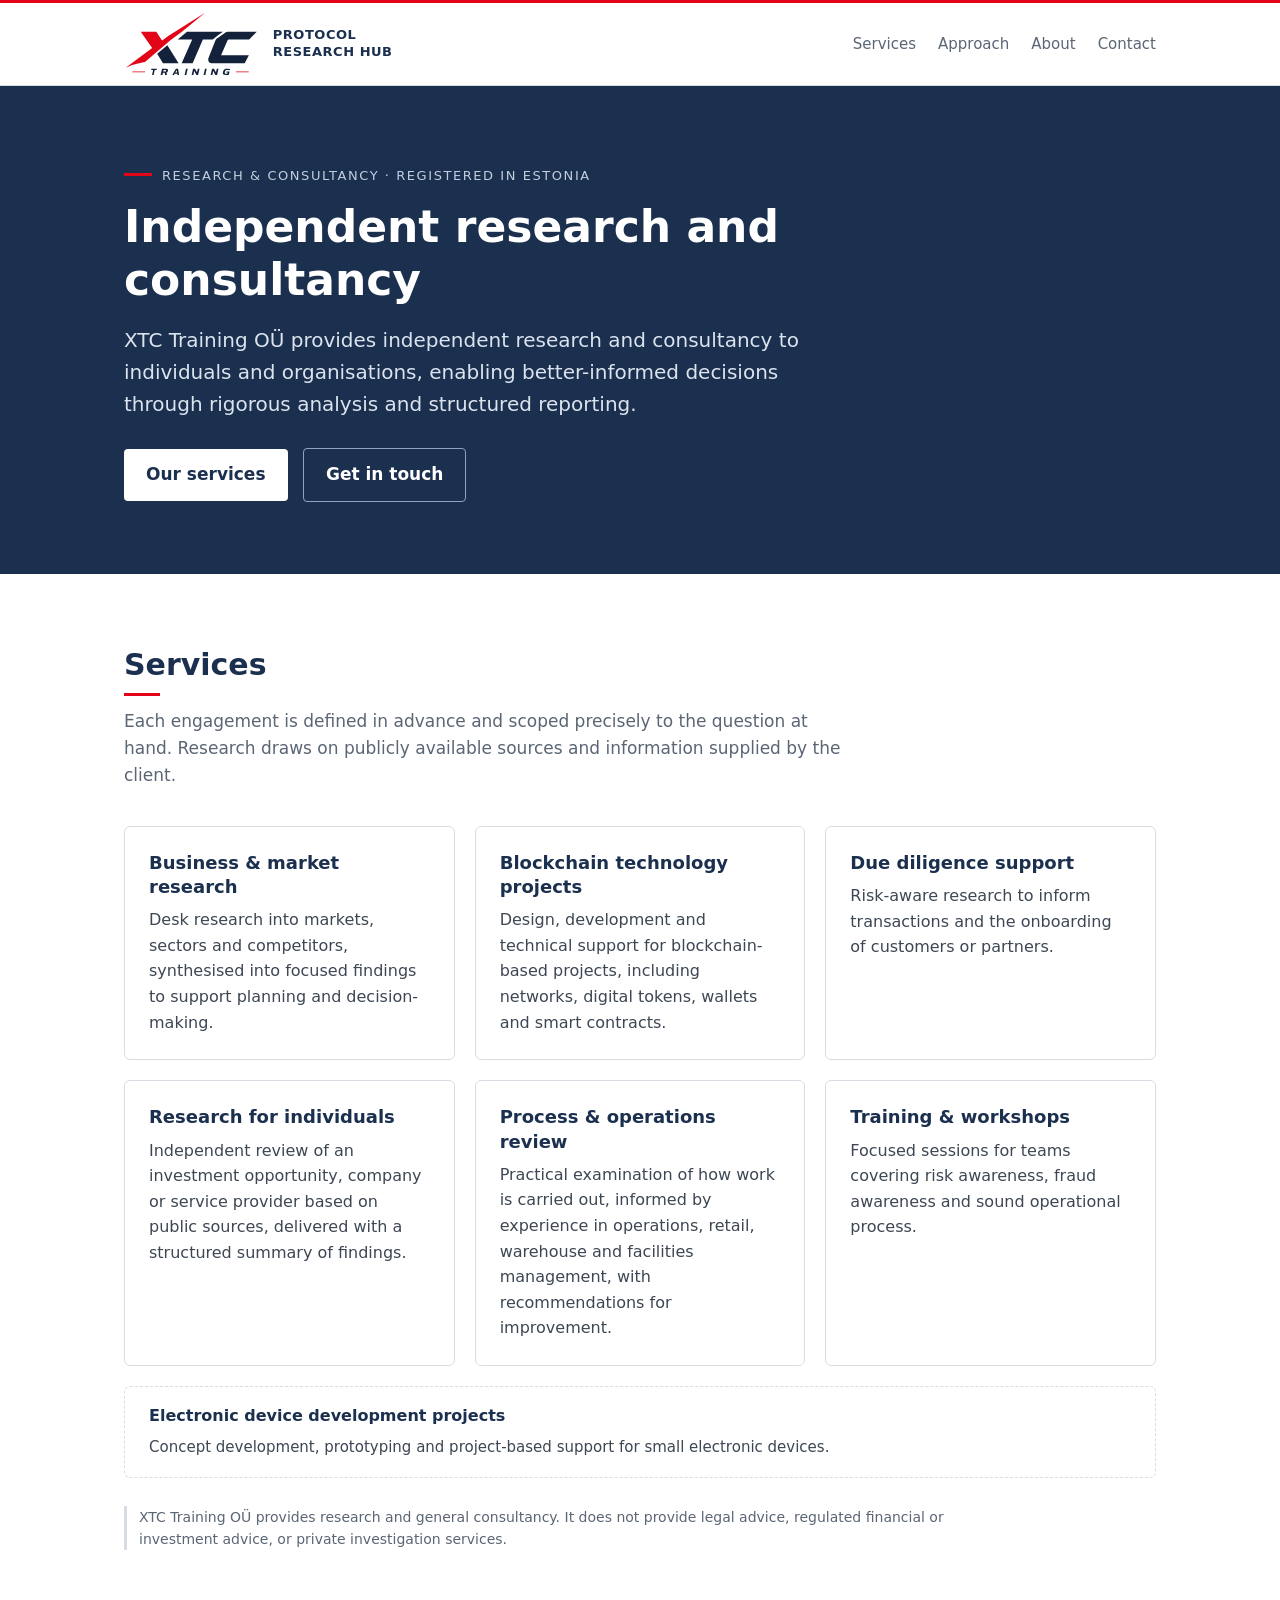
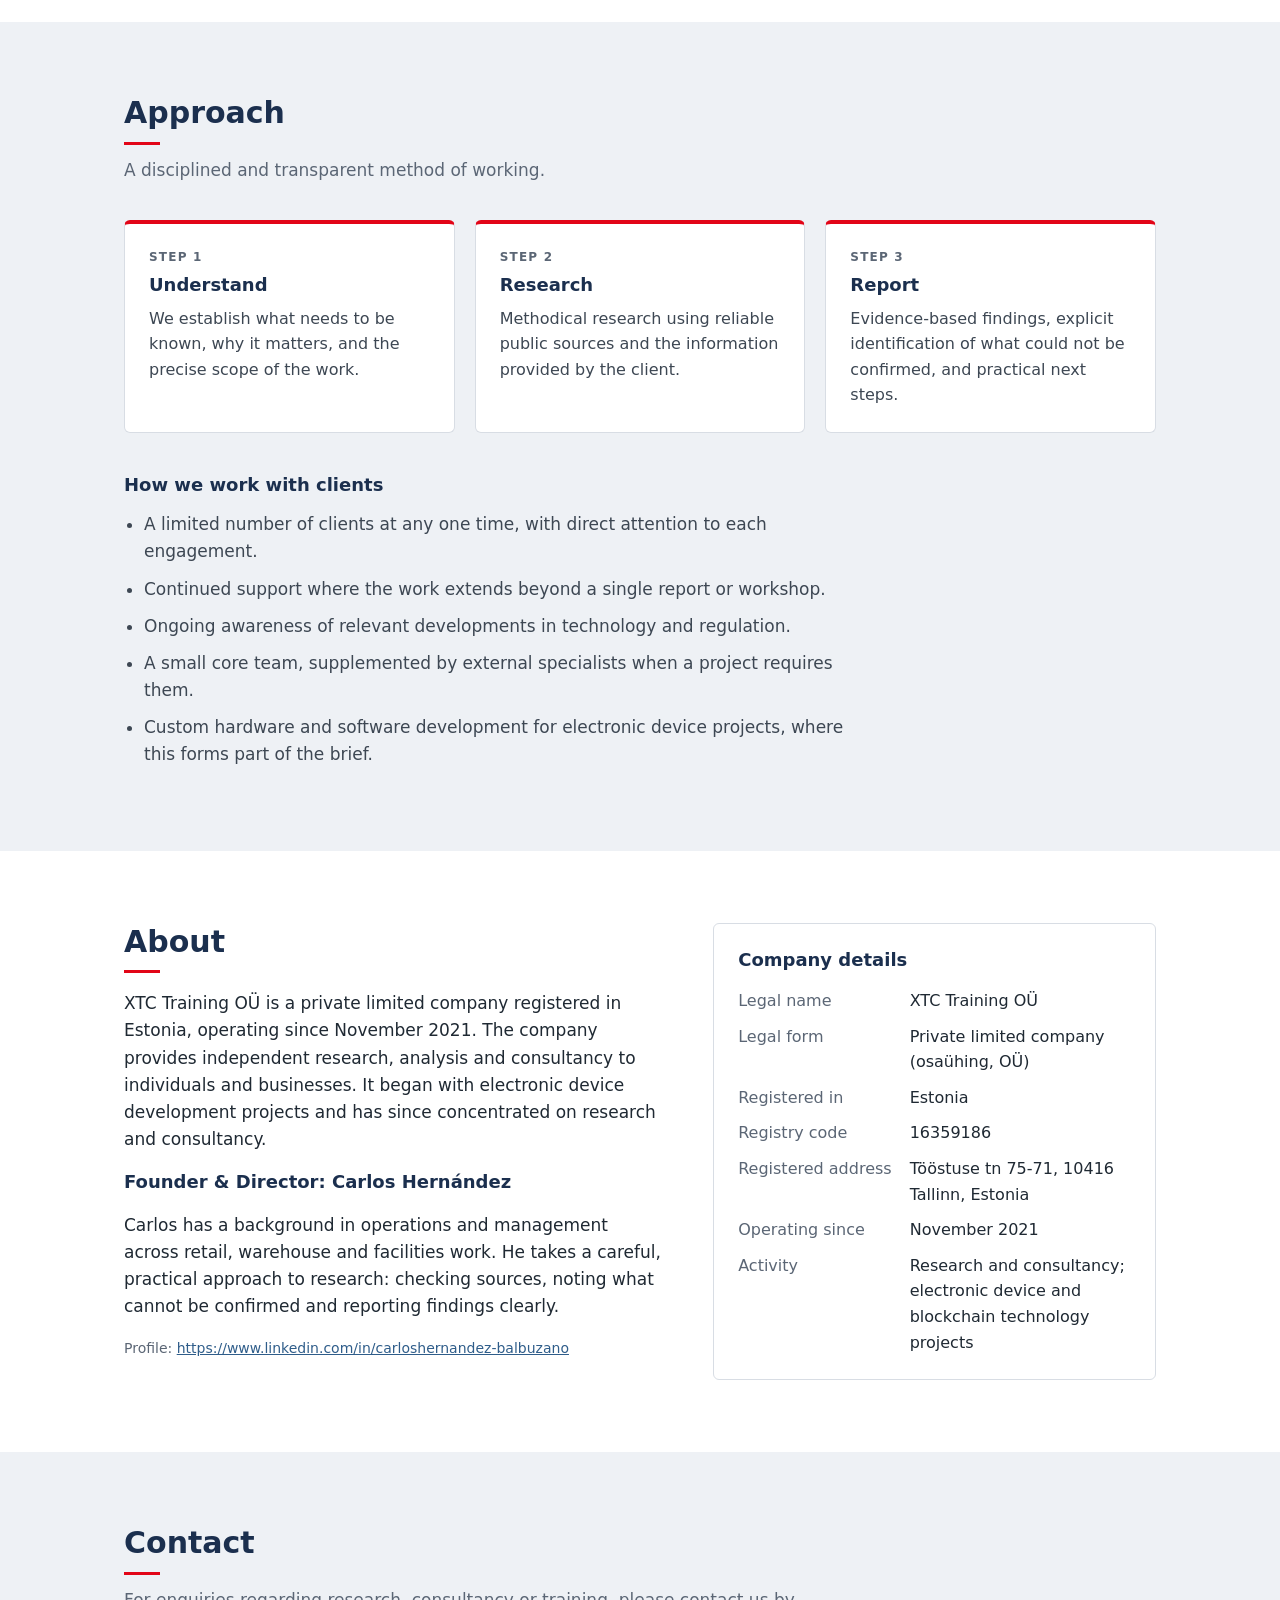
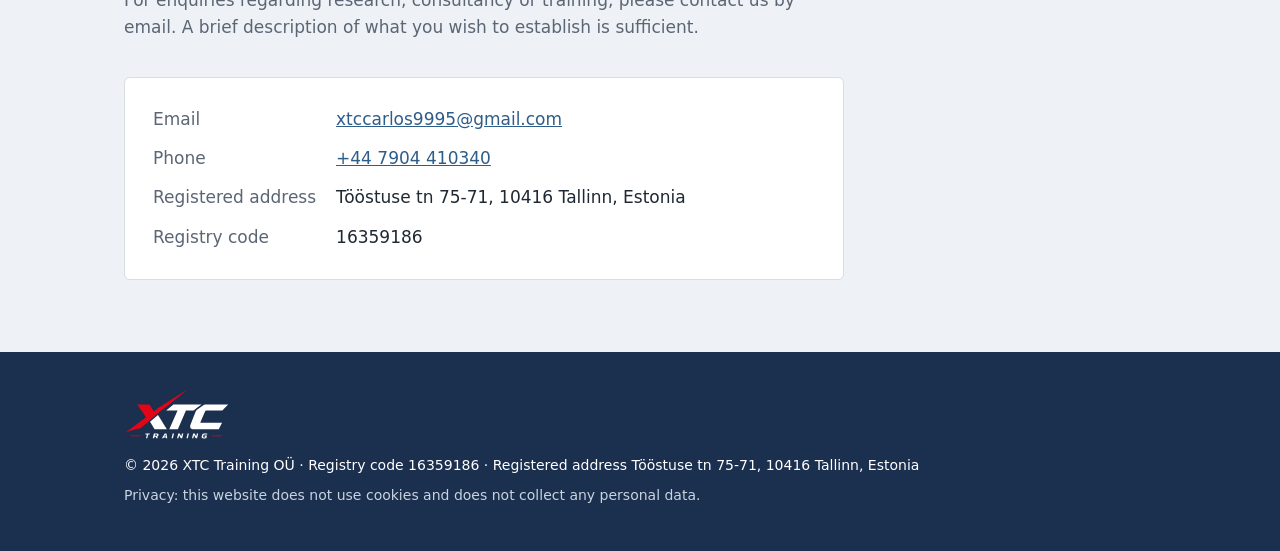
==== commit e54478e8: "Move blockchain card into second position" ====
--- a/index.html
+++ b/index.html
@@ -52,6 +52,10 @@
             <p>Desk research into markets, sectors and competitors, synthesised into focused findings to support planning and decision-making.</p>
           </article>
           <article class="card">
+            <h3>Blockchain technology projects</h3>
+            <p>Design, development and technical support for blockchain-based projects, including networks, digital tokens, wallets and smart contracts.</p>
+          </article>
+          <article class="card">
             <h3>Due diligence support</h3>
             <p>Risk-aware research to inform transactions and the onboarding of customers or partners.</p>
           </article>
@@ -70,10 +74,6 @@
           <article class="card card-secondary">
             <h3>Electronic device development projects</h3>
             <p>Concept development, prototyping and project-based support for small electronic devices.</p>
-          </article>
-          <article class="card card-secondary">
-            <h3>Blockchain technology projects</h3>
-            <p>Design, development and technical support for blockchain-based projects, including networks, digital tokens, wallets and smart contracts.</p>
           </article>
         </div>
         <p class="disclaimer">XTC Training OÜ provides research and general consultancy. It does not provide legal advice, regulated financial or investment advice, or private investigation services.</p>
